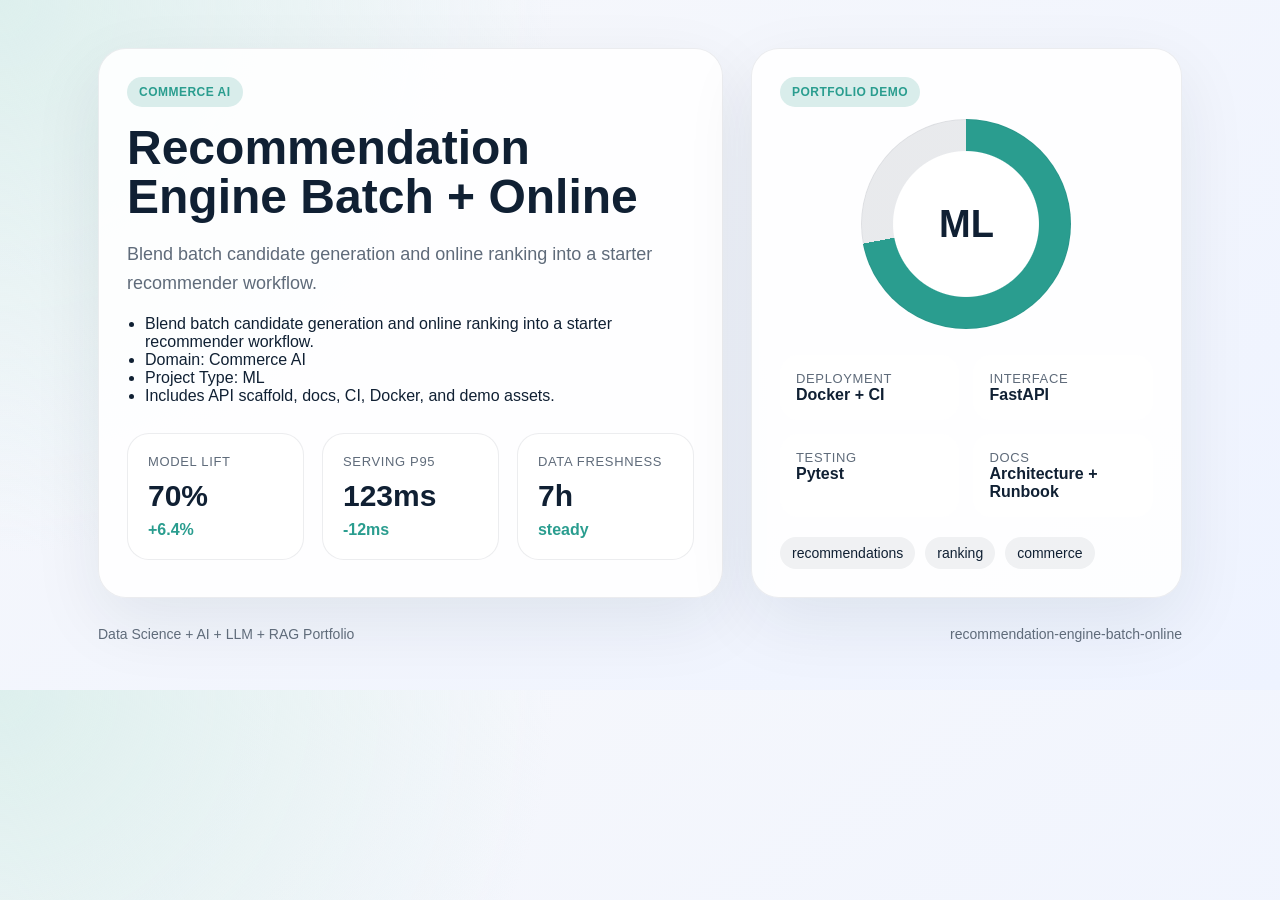
==== demo/index.html @ 5c3c9dea "Publish production-ready portfolio project" ====
<!doctype html>
        <html lang="en">
        <head>
          <meta charset="utf-8">
          <meta name="viewport" content="width=device-width, initial-scale=1">
          <title>Recommendation Engine Batch + Online</title>
          <style>
            :root {
              --accent: #2a9d8f;
              --ink: #102033;
              --muted: #5f6b7a;
              --card: rgba(255,255,255,0.88);
              --bg-1: #f7f8fb;
              --bg-2: #eef3ff;
            }
            * { box-sizing: border-box; }
            body {
              margin: 0;
              font-family: "Avenir Next", "Segoe UI", sans-serif;
              color: var(--ink);
              background:
                radial-gradient(circle at top left, color-mix(in srgb, var(--accent) 16%, white), transparent 38%),
                linear-gradient(145deg, var(--bg-1), var(--bg-2));
            }
            main {
              max-width: 1180px;
              margin: 0 auto;
              padding: 48px;
            }
            .hero {
              display: grid;
              grid-template-columns: 1.45fr 1fr;
              gap: 28px;
              align-items: stretch;
            }
            .panel {
              background: var(--card);
              border: 1px solid rgba(16, 32, 51, 0.08);
              border-radius: 28px;
              padding: 28px;
              box-shadow: 0 24px 70px rgba(16, 32, 51, 0.08);
            }
            .eyebrow {
              display: inline-flex;
              padding: 8px 12px;
              border-radius: 999px;
              background: color-mix(in srgb, var(--accent) 18%, white);
              color: var(--accent);
              font-weight: 700;
              letter-spacing: 0.04em;
              text-transform: uppercase;
              font-size: 12px;
            }
            h1 {
              font-size: 48px;
              line-height: 1.03;
              margin: 16px 0 18px;
            }
            p {
              color: var(--muted);
              font-size: 18px;
              line-height: 1.6;
              margin: 0 0 18px;
            }
            ul {
              margin: 18px 0 0;
              padding-left: 18px;
              color: var(--ink);
            }
            .cards {
              display: grid;
              grid-template-columns: repeat(3, 1fr);
              gap: 18px;
              margin-top: 28px;
            }
            .card {
              background: white;
              border-radius: 22px;
              padding: 20px;
              border: 1px solid rgba(16, 32, 51, 0.08);
            }
            .card span, .meta span {
              display: block;
              color: var(--muted);
              font-size: 13px;
              text-transform: uppercase;
              letter-spacing: 0.05em;
            }
            .card strong {
              display: block;
              font-size: 30px;
              margin: 10px 0 8px;
            }
            .card em {
              color: var(--accent);
              font-style: normal;
              font-weight: 700;
            }
            .visual {
              min-height: 100%;
              display: flex;
              flex-direction: column;
              justify-content: space-between;
            }
            .ring {
              width: 210px;
              height: 210px;
              margin: 12px auto 26px;
              border-radius: 50%;
              background:
                radial-gradient(circle closest-side, white 69%, transparent 70%),
                conic-gradient(var(--accent) 0 72%, rgba(16, 32, 51, 0.09) 72% 100%);
              display: grid;
              place-items: center;
              box-shadow: inset 0 0 0 1px rgba(16, 32, 51, 0.05);
            }
            .ring strong {
              font-size: 38px;
            }
            .meta {
              display: grid;
              grid-template-columns: repeat(2, 1fr);
              gap: 14px;
            }
            .meta article {
              background: white;
              border-radius: 18px;
              padding: 16px;
            }
            .tag-list {
              display: flex;
              flex-wrap: wrap;
              gap: 10px;
              list-style: none;
              padding: 0;
              margin: 20px 0 0;
            }
            .tag-list li {
              padding: 8px 12px;
              border-radius: 999px;
              background: rgba(16, 32, 51, 0.06);
              font-size: 14px;
            }
            .footer {
              margin-top: 28px;
              display: flex;
              justify-content: space-between;
              color: var(--muted);
              font-size: 14px;
            }
          </style>
        </head>
        <body>
          <main>
            <section class="hero">
              <div class="panel">
                <span class="eyebrow">Commerce AI</span>
                <h1>Recommendation Engine Batch + Online</h1>
                <p>Blend batch candidate generation and online ranking into a starter recommender workflow.</p>
                <ul>
                  <li>Blend batch candidate generation and online ranking into a starter recommender workflow.</li><li>Domain: Commerce AI</li><li>Project Type: ML</li><li>Includes API scaffold, docs, CI, Docker, and demo assets.</li>
                </ul>
                <div class="cards">
                  <article class='card'><span>Model Lift</span><strong>70%</strong><em>+6.4%</em></article>
<article class='card'><span>Serving P95</span><strong>123ms</strong><em>-12ms</em></article>
<article class='card'><span>Data Freshness</span><strong>7h</strong><em>steady</em></article>
                </div>
              </div>
              <div class="panel visual">
                <div>
                  <span class="eyebrow">Portfolio Demo</span>
                  <div class="ring"><strong>ML</strong></div>
                </div>
                <div class="meta">
                  <article><span>Deployment</span><strong>Docker + CI</strong></article>
                  <article><span>Interface</span><strong>FastAPI</strong></article>
                  <article><span>Testing</span><strong>Pytest</strong></article>
                  <article><span>Docs</span><strong>Architecture + Runbook</strong></article>
                </div>
                <ul class="tag-list"><li>recommendations</li><li>ranking</li><li>commerce</li></ul>
              </div>
            </section>
            <div class="footer">
              <span>Data Science + AI + LLM + RAG Portfolio</span>
              <span>recommendation-engine-batch-online</span>
            </div>
          </main>
        </body>
        </html>
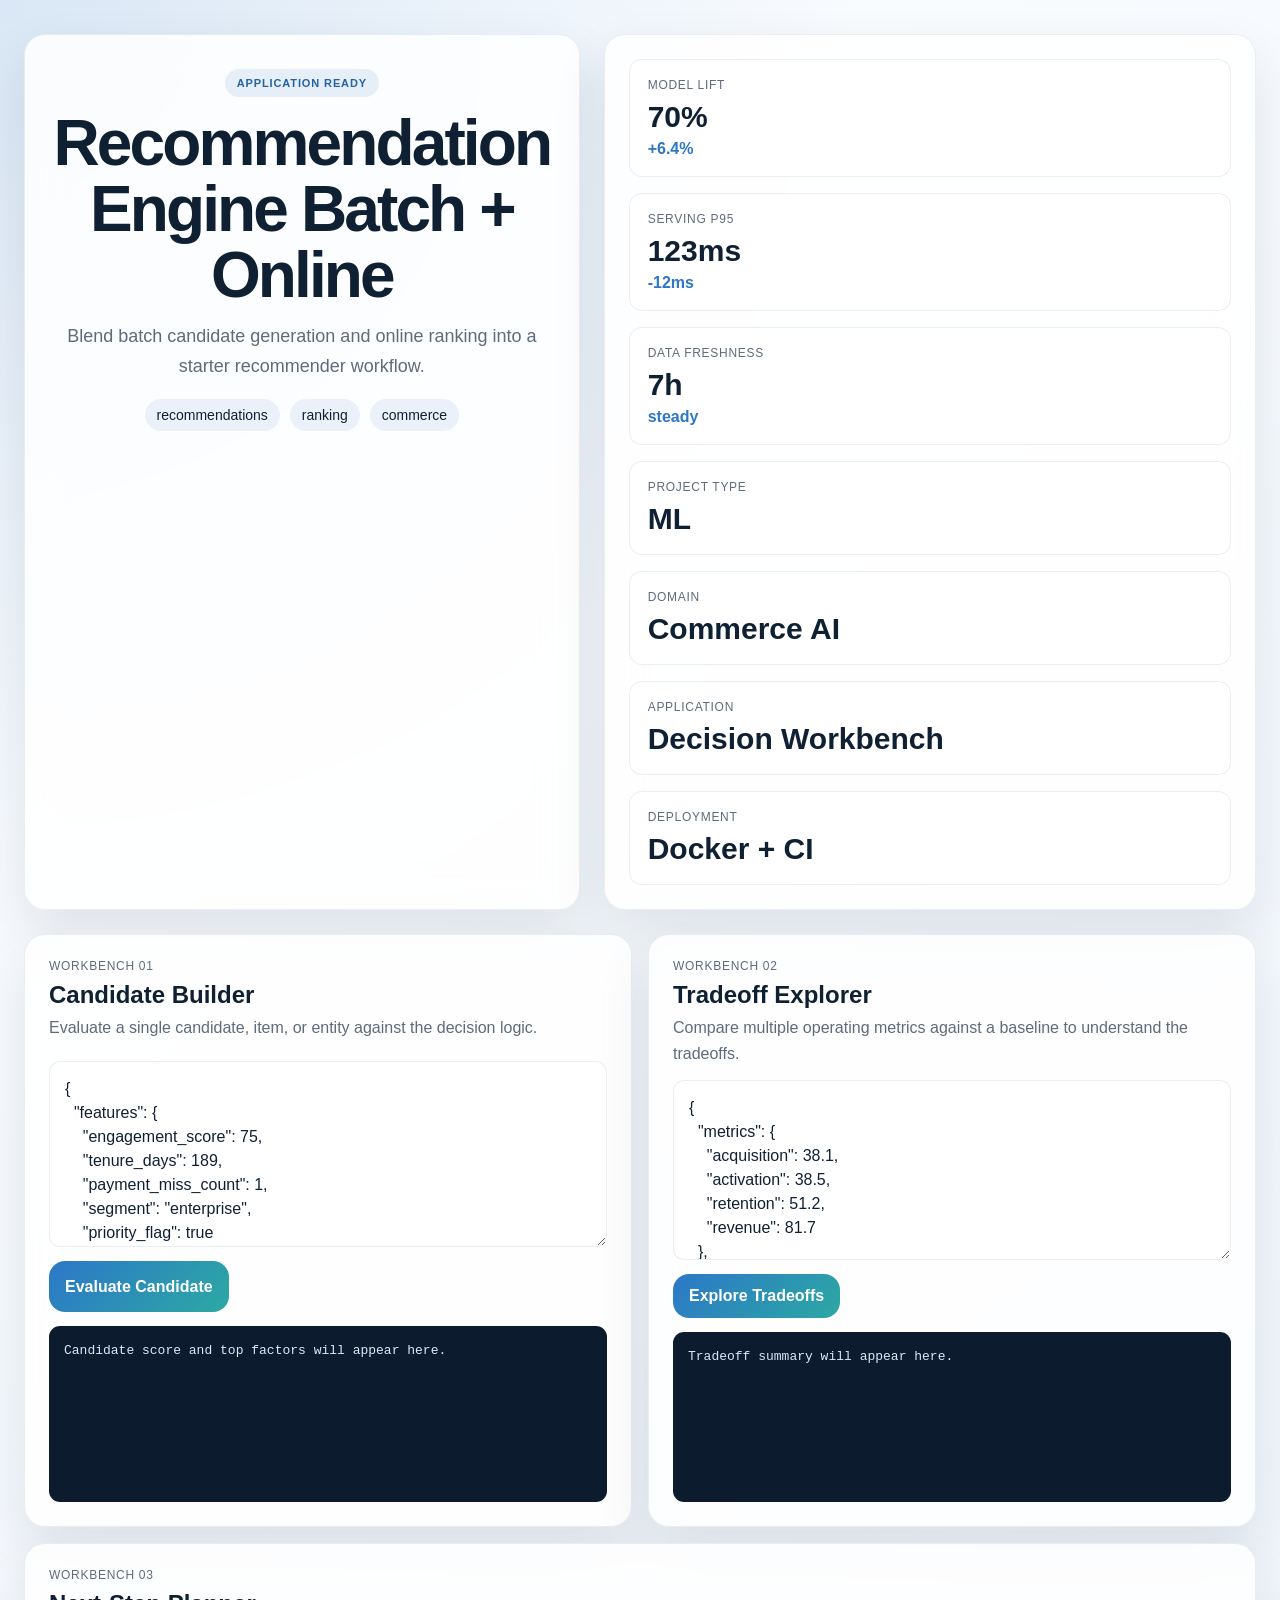
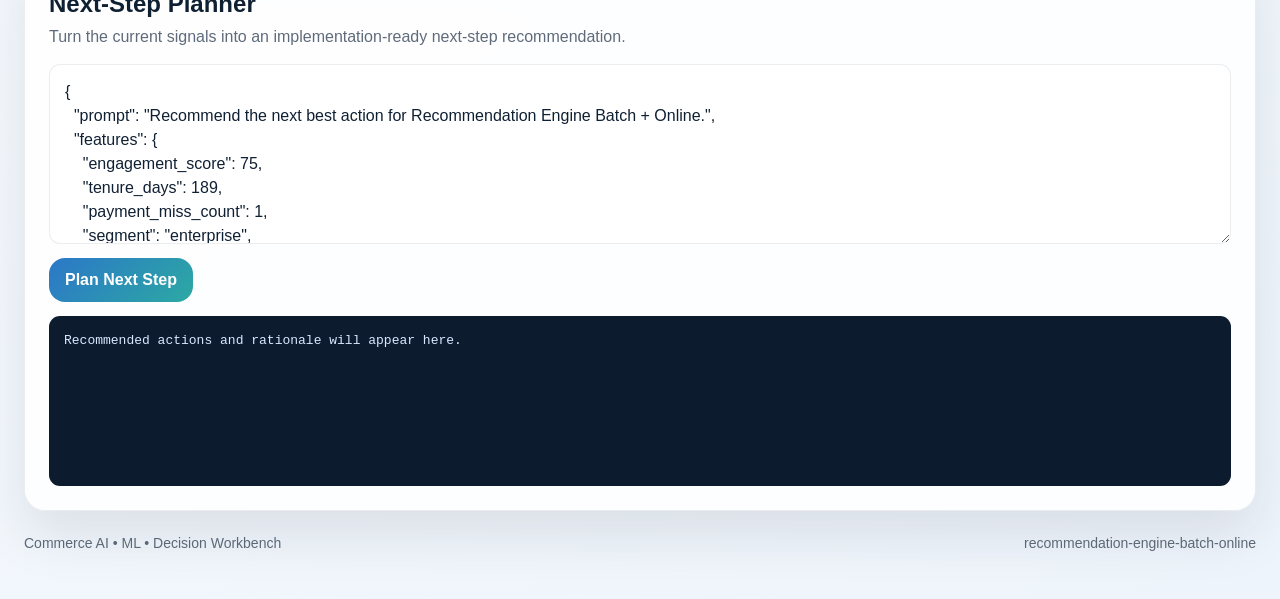
==== commit 32f4d1b0: "Publish production-ready portfolio project" ====
--- a/demo/index.html
+++ b/demo/index.html
@@ -5,186 +5,110 @@
           <meta charset="utf-8">
           <meta name="viewport" content="width=device-width, initial-scale=1">
           <title>Recommendation Engine Batch + Online</title>
-          <style>
-            :root {
-              --accent: #2a9d8f;
-              --ink: #102033;
-              --muted: #5f6b7a;
-              --card: rgba(255,255,255,0.88);
-              --bg-1: #f7f8fb;
-              --bg-2: #eef3ff;
-            }
-            * { box-sizing: border-box; }
-            body {
-              margin: 0;
-              font-family: "Avenir Next", "Segoe UI", sans-serif;
-              color: var(--ink);
-              background:
-                radial-gradient(circle at top left, color-mix(in srgb, var(--accent) 16%, white), transparent 38%),
-                linear-gradient(145deg, var(--bg-1), var(--bg-2));
-            }
-            main {
-              max-width: 1180px;
-              margin: 0 auto;
-              padding: 48px;
-            }
-            .hero {
-              display: grid;
-              grid-template-columns: 1.45fr 1fr;
-              gap: 28px;
-              align-items: stretch;
-            }
-            .panel {
-              background: var(--card);
-              border: 1px solid rgba(16, 32, 51, 0.08);
-              border-radius: 28px;
-              padding: 28px;
-              box-shadow: 0 24px 70px rgba(16, 32, 51, 0.08);
-            }
-            .eyebrow {
-              display: inline-flex;
-              padding: 8px 12px;
-              border-radius: 999px;
-              background: color-mix(in srgb, var(--accent) 18%, white);
-              color: var(--accent);
-              font-weight: 700;
-              letter-spacing: 0.04em;
-              text-transform: uppercase;
-              font-size: 12px;
-            }
-            h1 {
-              font-size: 48px;
-              line-height: 1.03;
-              margin: 16px 0 18px;
-            }
-            p {
-              color: var(--muted);
-              font-size: 18px;
-              line-height: 1.6;
-              margin: 0 0 18px;
-            }
-            ul {
-              margin: 18px 0 0;
-              padding-left: 18px;
-              color: var(--ink);
-            }
-            .cards {
-              display: grid;
-              grid-template-columns: repeat(3, 1fr);
-              gap: 18px;
-              margin-top: 28px;
-            }
-            .card {
-              background: white;
-              border-radius: 22px;
-              padding: 20px;
-              border: 1px solid rgba(16, 32, 51, 0.08);
-            }
-            .card span, .meta span {
-              display: block;
-              color: var(--muted);
-              font-size: 13px;
-              text-transform: uppercase;
-              letter-spacing: 0.05em;
-            }
-            .card strong {
-              display: block;
-              font-size: 30px;
-              margin: 10px 0 8px;
-            }
-            .card em {
-              color: var(--accent);
-              font-style: normal;
-              font-weight: 700;
-            }
-            .visual {
-              min-height: 100%;
-              display: flex;
-              flex-direction: column;
-              justify-content: space-between;
-            }
-            .ring {
-              width: 210px;
-              height: 210px;
-              margin: 12px auto 26px;
-              border-radius: 50%;
-              background:
-                radial-gradient(circle closest-side, white 69%, transparent 70%),
-                conic-gradient(var(--accent) 0 72%, rgba(16, 32, 51, 0.09) 72% 100%);
-              display: grid;
-              place-items: center;
-              box-shadow: inset 0 0 0 1px rgba(16, 32, 51, 0.05);
-            }
-            .ring strong {
-              font-size: 38px;
-            }
-            .meta {
-              display: grid;
-              grid-template-columns: repeat(2, 1fr);
-              gap: 14px;
-            }
-            .meta article {
-              background: white;
-              border-radius: 18px;
-              padding: 16px;
-            }
-            .tag-list {
-              display: flex;
-              flex-wrap: wrap;
-              gap: 10px;
-              list-style: none;
-              padding: 0;
-              margin: 20px 0 0;
-            }
-            .tag-list li {
-              padding: 8px 12px;
-              border-radius: 999px;
-              background: rgba(16, 32, 51, 0.06);
-              font-size: 14px;
-            }
-            .footer {
-              margin-top: 28px;
-              display: flex;
-              justify-content: space-between;
-              color: var(--muted);
-              font-size: 14px;
-            }
-          </style>
+          <link rel="stylesheet" href="./styles.css">
         </head>
-        <body>
-          <main>
+        <body class="surface-mist">
+          <div class="page layout-rail eyebrow-soft headline-tall modules-3 hero-align-center">
             <section class="hero">
-              <div class="panel">
-                <span class="eyebrow">Commerce AI</span>
-                <h1>Recommendation Engine Batch + Online</h1>
-                <p>Blend batch candidate generation and online ranking into a starter recommender workflow.</p>
-                <ul>
-                  <li>Blend batch candidate generation and online ranking into a starter recommender workflow.</li><li>Domain: Commerce AI</li><li>Project Type: ML</li><li>Includes API scaffold, docs, CI, Docker, and demo assets.</li>
+              <div class="panel hero-copy">
+                <span class="eyebrow" data-health>Decision Workbench</span>
+                <h1 id="project-title">Recommendation Engine Batch + Online</h1>
+                <p id="project-summary" class="lead">Blend batch candidate generation and online ranking into a starter recommender workflow.</p>
+                <ul id="project-tags" class="tag-list">
+                  <li>recommendations</li><li>ranking</li><li>commerce</li>
                 </ul>
-                <div class="cards">
+              </div>
+              <div class="panel hero-side">
+                <div class="metric-grid">
                   <article class='card'><span>Model Lift</span><strong>70%</strong><em>+6.4%</em></article>
 <article class='card'><span>Serving P95</span><strong>123ms</strong><em>-12ms</em></article>
 <article class='card'><span>Data Freshness</span><strong>7h</strong><em>steady</em></article>
                 </div>
-              </div>
-              <div class="panel visual">
-                <div>
-                  <span class="eyebrow">Portfolio Demo</span>
-                  <div class="ring"><strong>ML</strong></div>
+                <div class="mini-grid">
+                  <article class='mini-card'><span>Project Type</span><strong>ML</strong></article><article class='mini-card'><span>Domain</span><strong>Commerce AI</strong></article><article class='mini-card'><span>Application</span><strong>Decision Workbench</strong></article><article class='mini-card'><span>Deployment</span><strong>Docker + CI</strong></article>
                 </div>
-                <div class="meta">
-                  <article><span>Deployment</span><strong>Docker + CI</strong></article>
-                  <article><span>Interface</span><strong>FastAPI</strong></article>
-                  <article><span>Testing</span><strong>Pytest</strong></article>
-                  <article><span>Docs</span><strong>Architecture + Runbook</strong></article>
-                </div>
-                <ul class="tag-list"><li>recommendations</li><li>ranking</li><li>commerce</li></ul>
               </div>
             </section>
-            <div class="footer">
-              <span>Data Science + AI + LLM + RAG Portfolio</span>
+            <section class="app-grid">
+              <article class="panel module js-module span-normal">
+          <div class="module-header">
+            <span>Workbench 01</span>
+            <h2>Candidate Builder</h2>
+            <p>Evaluate a single candidate, item, or entity against the decision logic.</p>
+          </div>
+          <textarea class="js-input">{
+  &quot;features&quot;: {
+    &quot;engagement_score&quot;: 75,
+    &quot;tenure_days&quot;: 189,
+    &quot;payment_miss_count&quot;: 1,
+    &quot;segment&quot;: &quot;enterprise&quot;,
+    &quot;priority_flag&quot;: true
+  }
+}</textarea>
+          <div class="button-row">
+            <button class="js-run" data-endpoint="/score" data-input-mode="json">Evaluate Candidate</button>
+          </div>
+          <pre class="js-output">Candidate score and top factors will appear here.</pre>
+        </article>
+<article class="panel module js-module span-normal">
+          <div class="module-header">
+            <span>Workbench 02</span>
+            <h2>Tradeoff Explorer</h2>
+            <p>Compare multiple operating metrics against a baseline to understand the tradeoffs.</p>
+          </div>
+          <textarea class="js-input">{
+  &quot;metrics&quot;: {
+    &quot;acquisition&quot;: 38.1,
+    &quot;activation&quot;: 38.5,
+    &quot;retention&quot;: 51.2,
+    &quot;revenue&quot;: 81.7
+  },
+  &quot;baseline&quot;: {
+    &quot;acquisition&quot;: 35.05,
+    &quot;activation&quot;: 35.42,
+    &quot;retention&quot;: 47.1,
+    &quot;revenue&quot;: 75.16
+  }
+}</textarea>
+          <div class="button-row">
+            <button class="js-run" data-endpoint="/analyze" data-input-mode="json">Explore Tradeoffs</button>
+          </div>
+          <pre class="js-output">Tradeoff summary will appear here.</pre>
+        </article>
+<article class="panel module js-module span-wide">
+          <div class="module-header">
+            <span>Workbench 03</span>
+            <h2>Next-Step Planner</h2>
+            <p>Turn the current signals into an implementation-ready next-step recommendation.</p>
+          </div>
+          <textarea class="js-input">{
+  &quot;prompt&quot;: &quot;Recommend the next best action for Recommendation Engine Batch + Online.&quot;,
+  &quot;features&quot;: {
+    &quot;engagement_score&quot;: 75,
+    &quot;tenure_days&quot;: 189,
+    &quot;payment_miss_count&quot;: 1,
+    &quot;segment&quot;: &quot;enterprise&quot;,
+    &quot;priority_flag&quot;: true
+  },
+  &quot;metrics&quot;: {
+    &quot;acquisition&quot;: 38.1,
+    &quot;activation&quot;: 38.5,
+    &quot;retention&quot;: 51.2,
+    &quot;revenue&quot;: 81.7
+  }
+}</textarea>
+          <div class="button-row">
+            <button class="js-run" data-endpoint="/recommend" data-input-mode="json">Plan Next Step</button>
+          </div>
+          <pre class="js-output">Recommended actions and rationale will appear here.</pre>
+        </article>
+            </section>
+            <footer class="footer">
+              <span>Commerce AI • ML • Decision Workbench</span>
               <span>recommendation-engine-batch-online</span>
-            </div>
-          </main>
+            </footer>
+          </div>
+          <script id="bootstrap-data" type="application/json">{"project": {"slug": "recommendation-engine-batch-online", "title": "Recommendation Engine Batch + Online", "project_type": "ml", "domain": "Commerce AI", "summary": "Blend batch candidate generation and online ranking into a starter recommender workflow.", "tags": ["recommendations", "ranking", "commerce"]}, "app_archetype": "workbench", "ui_profile": {"layout": "rail", "surface": "mist", "font_stack": "\"Plus Jakarta Sans\", \"Segoe UI\", sans-serif", "radius": 21, "shadow": 53, "eyebrow_style": "soft", "module_columns": 3, "hero_align": "center", "headline_mode": "tall"}, "app_modules": [{"label": "Workbench 01", "title": "Candidate Builder", "description": "Evaluate a single candidate, item, or entity against the decision logic.", "endpoint": "/score", "input_mode": "json", "cta": "Evaluate Candidate", "prefill": "{\n  \"features\": {\n    \"engagement_score\": 75,\n    \"tenure_days\": 189,\n    \"payment_miss_count\": 1,\n    \"segment\": \"enterprise\",\n    \"priority_flag\": true\n  }\n}", "hint": "Candidate score and top factors will appear here.", "span": "normal"}, {"label": "Workbench 02", "title": "Tradeoff Explorer", "description": "Compare multiple operating metrics against a baseline to understand the tradeoffs.", "endpoint": "/analyze", "input_mode": "json", "cta": "Explore Tradeoffs", "prefill": "{\n  \"metrics\": {\n    \"acquisition\": 38.1,\n    \"activation\": 38.5,\n    \"retention\": 51.2,\n    \"revenue\": 81.7\n  },\n  \"baseline\": {\n    \"acquisition\": 35.05,\n    \"activation\": 35.42,\n    \"retention\": 47.1,\n    \"revenue\": 75.16\n  }\n}", "hint": "Tradeoff summary will appear here.", "span": "normal"}, {"label": "Workbench 03", "title": "Next-Step Planner", "description": "Turn the current signals into an implementation-ready next-step recommendation.", "endpoint": "/recommend", "input_mode": "json", "cta": "Plan Next Step", "prefill": "{\n  \"prompt\": \"Recommend the next best action for Recommendation Engine Batch + Online.\",\n  \"features\": {\n    \"engagement_score\": 75,\n    \"tenure_days\": 189,\n    \"payment_miss_count\": 1,\n    \"segment\": \"enterprise\",\n    \"priority_flag\": true\n  },\n  \"metrics\": {\n    \"acquisition\": 38.1,\n    \"activation\": 38.5,\n    \"retention\": 51.2,\n    \"revenue\": 81.7\n  }\n}", "hint": "Recommended actions and rationale will appear here.", "span": "wide"}], "sample_features": {"engagement_score": 75, "tenure_days": 189, "payment_miss_count": 1, "segment": "enterprise", "priority_flag": true}, "sample_metrics": {"acquisition": 38.1, "activation": 38.5, "retention": 51.2, "revenue": 81.7}, "knowledge_base": ["Recommendation Engine Batch + Online is positioned as a Commerce AI starter that emphasizes fast iteration, clear documentation, and production-friendly interfaces.", "The primary value proposition is: Blend batch candidate generation and online ranking into a starter recommender workflow.", "Recommended operating model: ship a small API, add observability, validate outputs with stakeholder review, and monitor the top business KPI every week.", "Typical stakeholders include analytics, operations, product, and leadership teams working on recommendations, ranking, commerce."], "dashboard_metrics": [{"label": "Model Lift", "value": "70%", "delta": "+6.4%"}, {"label": "Serving P95", "value": "123ms", "delta": "-12ms"}, {"label": "Data Freshness", "value": "7h", "delta": "steady"}]}</script>
+          <script src="./app.js"></script>
         </body>
         </html>
--- a/demo/styles.css
+++ b/demo/styles.css
@@ -0,0 +1,348 @@
+
+:root {
+  --accent: #2c77c8;
+  --accent-2: #2ca9a3;
+  --accent-soft: color-mix(in srgb, var(--accent) 18%, white);
+  --radius: 21px;
+  --shadow-size: 53px;
+  --font-stack: "Plus Jakarta Sans", "Segoe UI", sans-serif;
+  --bg: #f4f7fb;
+  --card: rgba(255, 255, 255, 0.86);
+  --line: rgba(16, 32, 51, 0.08);
+  --ink: #102033;
+  --muted: #5f6b7a;
+  --output-bg: #0d1b2e;
+  --output-ink: #dae8ff;
+}
+* { box-sizing: border-box; }
+html, body { margin: 0; min-height: 100%; }
+body {
+  font-family: var(--font-stack);
+  color: var(--ink);
+  background: linear-gradient(145deg, #f8fbff, var(--bg));
+}
+body.surface-mist {
+  --bg: #eef4fb;
+  background:
+    radial-gradient(circle at top left, color-mix(in srgb, var(--accent) 18%, white), transparent 34%),
+    linear-gradient(145deg, #fbfdff, var(--bg));
+}
+body.surface-aurora {
+  --bg: #edf1ff;
+  background:
+    radial-gradient(circle at 0% 0%, color-mix(in srgb, var(--accent) 22%, white), transparent 38%),
+    radial-gradient(circle at 100% 100%, color-mix(in srgb, var(--accent-2) 20%, white), transparent 28%),
+    linear-gradient(135deg, #f7f8ff, var(--bg));
+}
+body.surface-sand {
+  --bg: #f5efe8;
+  --card: rgba(255, 251, 246, 0.9);
+  background:
+    linear-gradient(135deg, rgba(255,255,255,0.82), rgba(245, 239, 232, 0.98)),
+    radial-gradient(circle at top right, color-mix(in srgb, var(--accent) 16%, white), transparent 32%);
+}
+body.surface-slate {
+  --bg: #ecf0f7;
+  --card: rgba(248, 250, 255, 0.88);
+  background:
+    linear-gradient(160deg, #f7f9fc, var(--bg)),
+    radial-gradient(circle at bottom left, color-mix(in srgb, var(--accent-2) 16%, white), transparent 34%);
+}
+body.surface-paper {
+  --bg: #f8f8f4;
+  --card: rgba(255,255,255,0.93);
+  background:
+    linear-gradient(180deg, #fffefb, var(--bg));
+}
+body.surface-ink {
+  --bg: #0f1726;
+  --card: rgba(15, 23, 38, 0.88);
+  --line: rgba(226, 238, 255, 0.1);
+  --ink: #f5f8ff;
+  --muted: #b4c0cf;
+  --output-bg: rgba(255,255,255,0.06);
+  --output-ink: #f5f8ff;
+  background:
+    radial-gradient(circle at top left, color-mix(in srgb, var(--accent) 28%, transparent), transparent 42%),
+    linear-gradient(145deg, #09111d, var(--bg));
+}
+.page {
+  max-width: 1360px;
+  margin: 0 auto;
+  padding: 34px 24px 48px;
+  display: grid;
+  gap: 24px;
+}
+.panel {
+  background: var(--card);
+  border: 1px solid var(--line);
+  border-radius: var(--radius);
+  box-shadow: 0 24px var(--shadow-size) rgba(16, 32, 51, 0.1);
+  backdrop-filter: blur(18px);
+}
+.hero {
+  display: grid;
+  gap: 24px;
+}
+.hero-copy,
+.hero-side,
+.module {
+  padding: 24px;
+}
+.eyebrow {
+  display: inline-flex;
+  align-items: center;
+  gap: 8px;
+  padding: 8px 12px;
+  border-radius: 999px;
+  background: var(--accent-soft);
+  color: var(--accent);
+  text-transform: uppercase;
+  letter-spacing: 0.08em;
+  font-size: 11px;
+  font-weight: 800;
+}
+.page.eyebrow-outline .eyebrow {
+  background: transparent;
+  border: 1px solid color-mix(in srgb, var(--accent) 40%, white);
+}
+.page.eyebrow-soft .eyebrow {
+  background: color-mix(in srgb, var(--accent) 12%, white);
+  color: color-mix(in srgb, var(--accent) 82%, black);
+}
+h1 {
+  margin: 14px 0 12px;
+  font-size: clamp(2.2rem, 5vw, 4.4rem);
+  line-height: 0.96;
+  letter-spacing: -0.045em;
+}
+.page.headline-compact h1 { max-width: 10ch; }
+.page.headline-tall h1 { line-height: 1.03; font-size: clamp(2.4rem, 5vw, 4.8rem); }
+.lead {
+  margin: 0;
+  font-size: 18px;
+  line-height: 1.68;
+  color: var(--muted);
+  max-width: 62ch;
+}
+.tag-list {
+  list-style: none;
+  display: flex;
+  flex-wrap: wrap;
+  gap: 10px;
+  margin: 18px 0 0;
+  padding: 0;
+}
+.tag-list li {
+  padding: 8px 12px;
+  border-radius: 999px;
+  background: color-mix(in srgb, var(--accent) 10%, white);
+  color: var(--ink);
+  font-size: 14px;
+}
+.hero-side {
+  display: grid;
+  gap: 16px;
+}
+.metric-grid,
+.mini-grid,
+.app-grid {
+  display: grid;
+  gap: 16px;
+}
+.card,
+.mini-card {
+  background: color-mix(in srgb, var(--card) 92%, white);
+  border: 1px solid var(--line);
+  border-radius: calc(var(--radius) - 8px);
+  padding: 18px;
+}
+.card span,
+.mini-card span,
+.module-header span {
+  display: block;
+  color: var(--muted);
+  text-transform: uppercase;
+  letter-spacing: 0.06em;
+  font-size: 12px;
+}
+.card strong,
+.mini-card strong {
+  display: block;
+  margin-top: 8px;
+  font-size: 30px;
+}
+.card em {
+  display: inline-block;
+  margin-top: 6px;
+  font-style: normal;
+  color: var(--accent);
+  font-weight: 700;
+}
+.module {
+  display: grid;
+  gap: 14px;
+}
+.module-header h2 {
+  margin: 8px 0 6px;
+  font-size: 24px;
+}
+.module-header p {
+  margin: 0;
+  color: var(--muted);
+  line-height: 1.6;
+}
+textarea,
+button {
+  font: inherit;
+}
+textarea {
+  width: 100%;
+  min-height: 180px;
+  resize: vertical;
+  border: 1px solid var(--line);
+  border-radius: calc(var(--radius) - 10px);
+  padding: 15px;
+  background: rgba(255,255,255,0.82);
+  color: var(--ink);
+  line-height: 1.5;
+}
+body.surface-ink textarea {
+  background: rgba(255,255,255,0.05);
+}
+.module-input-text {
+  min-height: 110px;
+}
+.button-row {
+  display: flex;
+  flex-wrap: wrap;
+  gap: 10px;
+}
+button {
+  border: 0;
+  border-radius: 16px;
+  background: linear-gradient(135deg, var(--accent), var(--accent-2));
+  color: white;
+  padding: 13px 16px;
+  font-weight: 700;
+  cursor: pointer;
+}
+pre {
+  margin: 0;
+  white-space: pre-wrap;
+  word-break: break-word;
+  background: var(--output-bg);
+  color: var(--output-ink);
+  border-radius: calc(var(--radius) - 10px);
+  padding: 15px;
+  min-height: 170px;
+  line-height: 1.58;
+  font-size: 13px;
+  overflow: auto;
+}
+.footer {
+  display: flex;
+  justify-content: space-between;
+  color: var(--muted);
+  font-size: 14px;
+}
+.page.layout-horizon .hero {
+  grid-template-columns: 1.45fr 1fr;
+  align-items: stretch;
+}
+.page.layout-horizon.modules-2 .app-grid,
+.page.layout-horizon.modules-3 .app-grid {
+  grid-template-columns: repeat(3, minmax(0, 1fr));
+}
+.page.layout-rail .hero {
+  grid-template-columns: 0.92fr 1.08fr;
+}
+.page.layout-rail .hero-copy {
+  padding-top: 34px;
+}
+.page.layout-rail .app-grid {
+  grid-template-columns: repeat(2, minmax(0, 1fr));
+}
+.page.layout-folio .hero {
+  grid-template-columns: 1fr;
+}
+.page.layout-folio .hero-copy {
+  text-align: center;
+}
+.page.layout-folio .lead {
+  margin-inline: auto;
+}
+.page.layout-folio .tag-list {
+  justify-content: center;
+}
+.page.layout-folio .metric-grid {
+  grid-template-columns: repeat(3, minmax(0, 1fr));
+}
+.page.layout-folio .mini-grid {
+  grid-template-columns: repeat(4, minmax(0, 1fr));
+}
+.page.layout-folio .app-grid {
+  grid-template-columns: repeat(2, minmax(0, 1fr));
+}
+.page.layout-board .hero {
+  grid-template-columns: 1fr;
+}
+.page.layout-board .hero-side {
+  grid-template-columns: 1.2fr 0.8fr;
+  align-items: start;
+}
+.page.layout-board .metric-grid {
+  grid-template-columns: repeat(3, minmax(0, 1fr));
+}
+.page.layout-board .app-grid {
+  grid-template-columns: repeat(4, minmax(0, 1fr));
+}
+.page.layout-stack .hero {
+  grid-template-columns: 1fr;
+}
+.page.layout-stack .hero-side {
+  grid-template-columns: repeat(2, minmax(0, 1fr));
+}
+.page.layout-stack .app-grid {
+  grid-template-columns: repeat(3, minmax(0, 1fr));
+}
+.page.layout-console .hero {
+  grid-template-columns: 1.1fr 0.9fr;
+}
+.page.layout-console .panel,
+.page.layout-console .card,
+.page.layout-console .mini-card {
+  border-radius: 18px;
+}
+.page.modules-2 .app-grid {
+  grid-template-columns: repeat(2, minmax(0, 1fr));
+}
+.module.span-wide {
+  grid-column: span 2;
+}
+.hero-align-center .hero-copy {
+  text-align: center;
+}
+.hero-align-center .lead,
+.hero-align-center .tag-list {
+  margin-inline: auto;
+  justify-content: center;
+}
+@media (max-width: 1120px) {
+  .page.layout-horizon .hero,
+  .page.layout-rail .hero,
+  .page.layout-console .hero,
+  .page.layout-board .hero-side,
+  .page.layout-folio .mini-grid,
+  .page.layout-stack .hero-side,
+  .page.modules-2 .app-grid,
+  .page.layout-board .app-grid,
+  .page.layout-stack .app-grid,
+  .page.layout-horizon.modules-3 .app-grid,
+  .page.layout-folio .app-grid {
+    grid-template-columns: 1fr;
+  }
+  .module.span-wide {
+    grid-column: auto;
+  }
+}
